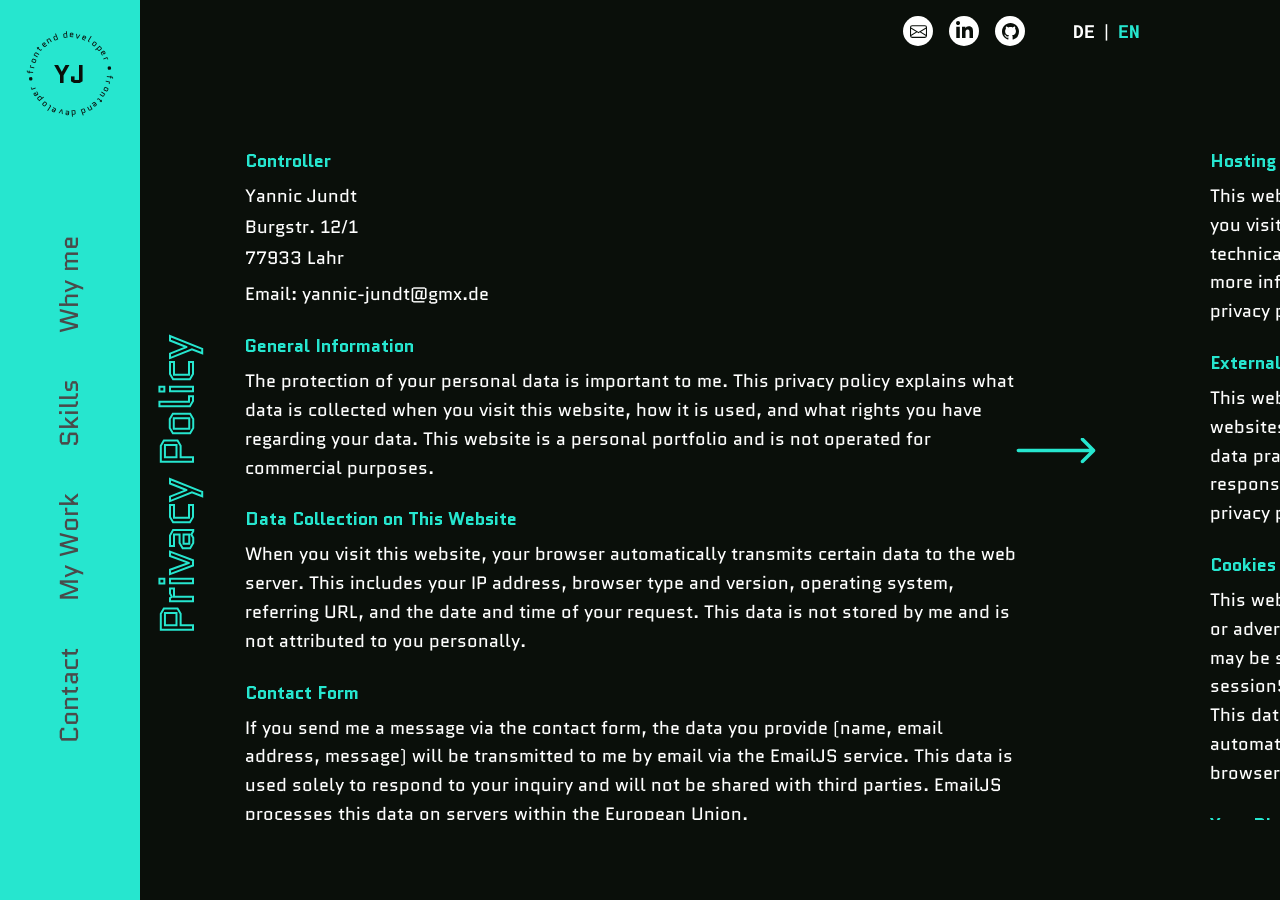
==== datenschutz.html @ 862991f7 "Add datenschutz.html, restructure project cards, update contact details - Add datenschutz.html (priv" ====
<!DOCTYPE html>
<html lang="en">
   <head>
      <meta charset="UTF-8" />
      <meta name="viewport" content="width=device-width, initial-scale=1.0" />
      <title>Privacy Policy | Yannic Jundt</title>
      <link rel="preconnect" href="https://fonts.googleapis.com" />
      <link rel="preconnect" href="https://fonts.gstatic.com" crossorigin />
      <link
         href="https://fonts.googleapis.com/css2?family=Quantico:ital,wght@0,400;0,700;1,400;1,700&family=Roboto+Mono:wght@700&display=swap"
         rel="stylesheet" />
      <link rel="stylesheet" href="style.css" />
      <link rel="stylesheet" href="css/layout.css" />
      <link rel="stylesheet" href="css/navigation.css" />
      <link rel="stylesheet" href="css/hero.css" />
      <link rel="stylesheet" href="css/contact.css" />
      <link rel="stylesheet" href="css/legal.css" />
      <!-- Responsive -->
      <link rel="stylesheet" href="css/responsive/tablet-large.css" />
      <link rel="stylesheet" href="css/responsive/tablet-small.css" />
      <link rel="stylesheet" href="css/responsive/mobile-layout.css" />
      <link rel="stylesheet" href="css/responsive/mobile-nav.css" />
      <link rel="stylesheet" href="css/responsive/mobile-sections.css" />
   </head>
   <body>
      <!-- Mobile Top-Nav -->
      <nav class="mobile-top-nav">
         <a href="index.html" class="mobile-nav-logo">
            <svg viewBox="0 0 120 120" class="logo-ring" aria-hidden="true">
               <path
                  id="logo-arc-mob"
                  d="M 60,60 m -44,0 a 44,44 0 1,1 88,0 a 44,44 0 1,1 -88,0"
                  fill="none" />
               <text font-size="10.5" letter-spacing="1.5">
                  <textPath href="#logo-arc-mob">
                     frontend developer • frontend developer •
                  </textPath>
               </text>
            </svg>
            <span class="logo-initials">YJ</span>
         </a>
         <button
            class="burger-btn"
            aria-label="Menü öffnen"
            aria-expanded="false">
            <span class="burger-line"></span>
            <span class="burger-line"></span>
            <span class="burger-line"></span>
         </button>
      </nav>

      <!-- Mobile Overlay-Menü -->
      <div class="mobile-menu-overlay" aria-hidden="true">
         <button class="mobile-menu-close" aria-label="Menü schließen">
            &#x2715;
         </button>
         <nav class="mobile-menu-nav">
            <a href="index.html#why-me" data-i18n="nav.why-me">Why me</a>
            <a href="index.html#skills" data-i18n="nav.skills-mobile">My Skill Set</a>
            <a href="index.html#my-work" data-i18n="nav.work">My Work</a>
            <a href="index.html#contact" data-i18n="nav.contact-mobile">Contact me</a>
            <div class="mobile-menu-lang">
               <button class="lang" data-lang="de">DE</button>
               <span>|</span>
               <button class="lang active" data-lang="en">EN</button>
            </div>
         </nav>
      </div>

      <nav class="sidebar-nav">
         <div class="nav-logo">
            <svg viewBox="0 0 120 120" class="logo-ring" aria-hidden="true">
               <path
                  id="logo-arc"
                  d="M 60,60 m -44,0 a 44,44 0 1,1 88,0 a 44,44 0 1,1 -88,0"
                  fill="none" />
               <text font-size="10.5" letter-spacing="1.5">
                  <textPath href="#logo-arc">
                     frontend developer • frontend developer •
                  </textPath>
               </text>
            </svg>
            <span class="logo-initials">YJ</span>
         </div>
         <ul class="nav-links">
            <li><a href="index.html#why-me">Why me</a></li>
            <li><a href="index.html#skills">Skills</a></li>
            <li><a href="index.html#my-work">My Work</a></li>
            <li><a href="index.html#contact">Contact</a></li>
         </ul>
      </nav>

      <header class="hero-header">
         <div class="social-links"></div>
         <div class="lang-toggle">
            <button class="lang" data-lang="de">DE</button>
            <span class="lang-sep">|</span>
            <button class="lang active" data-lang="en">EN</button>
         </div>
      </header>

      <main class="scroll-container">
         <section id="privacy-p1" class="section">
            <div class="legal-wrapper">
               <div class="section-label" data-i18n="privacy.label">Privacy Policy</div>
               <div class="legal-columns">
                  <div class="legal-col">
                     <section class="legal-block">
                        <h2 data-i18n="privacy.h.controller">Controller</h2>
                        <ul>
                           <li>Yannic Jundt</li>
                           <li>Burgstr. 12/1</li>
                           <li>77933 Lahr</li>
                        </ul>
                        <p>
                           Email: yannic-jundt@gmx.de
                        </p>
                     </section>
                     <section class="legal-block">
                        <h2 data-i18n="privacy.h.general">General Information</h2>
                        <p data-i18n="privacy.p.general">
                           The protection of your personal data is important to me. This privacy policy explains what data is collected when you visit this website, how it is used, and what rights you have regarding your data. This website is a personal portfolio and is not operated for commercial purposes.
                        </p>
                     </section>
                     <section class="legal-block">
                        <h2 data-i18n="privacy.h.collection">Data Collection on This Website</h2>
                        <p data-i18n="privacy.p.collection">
                           When you visit this website, your browser automatically transmits certain data to the web server. This includes your IP address, browser type and version, operating system, referring URL, and the date and time of your request. This data is not stored by me and is not attributed to you personally.
                        </p>
                     </section>
                     <section class="legal-block">
                        <h2 data-i18n="privacy.h.contact-form">Contact Form</h2>
                        <p data-i18n="privacy.p.contact-form">
                           If you send me a message via the contact form, the data you provide (name, email address, message) will be transmitted to me by email via the EmailJS service. This data is used solely to respond to your inquiry and will not be shared with third parties. EmailJS processes this data on servers within the European Union.
                        </p>
                     </section>
                  </div>
               </div>
            </div>
            <div class="arrow-container">
               <button class="arrow-btn" data-target="privacy-p2">
                  <div class="arrow-icon" aria-hidden="true"></div>
               </button>
            </div>
         </section>

         <section id="privacy-p2" class="section">
            <div class="legal-wrapper">
               <div class="legal-columns">
                  <div class="legal-col">
                     <section class="legal-block">
                        <h2 data-i18n="privacy.h.hosting">Hosting</h2>
                        <p data-i18n="privacy.p.hosting">
                           This website is hosted on GitHub Pages. When you visit this website, GitHub may collect technical data such as your IP address. For more information, please refer to GitHub's privacy policy at github.com/privacy.
                        </p>
                     </section>
                     <section class="legal-block">
                        <h2 data-i18n="privacy.h.links">External Links</h2>
                        <p data-i18n="privacy.p.links">
                           This website contains links to external websites. I have no control over the content or data practices of those websites and accept no responsibility for them. Please review the privacy policies of any external sites you visit.
                        </p>
                     </section>
                     <section class="legal-block">
                        <h2 data-i18n="privacy.h.cookies">Cookies</h2>
                        <p data-i18n="privacy.p.cookies">
                           This website does not use cookies for tracking or advertising purposes. A language preference may be stored in your browser's sessionStorage for the duration of your visit. This data is not transmitted to any server and is automatically deleted when you close your browser tab.
                        </p>
                     </section>
                     <section class="legal-block">
                        <h2 data-i18n="privacy.h.rights">Your Rights</h2>
                        <p data-i18n="privacy.p.rights">
                           You have the right to access, rectify, or erase any personal data I hold about you, as well as the right to restrict or object to its processing. You also have the right to data portability. To exercise these rights, please contact me at the address stated above.
                        </p>
                     </section>
                     <p class="legal-meta" data-i18n-html="privacy.meta.contact">
                        For any questions regarding this privacy policy, please contact me at
                        <a href="mailto:yannic-jundt@gmx.de">yannic-jundt@gmx.de</a>.
                     </p>
                     <p class="legal-meta" data-i18n="privacy.meta.date">Date: 08.05.2026</p>
                  </div>
               </div>
               <div class="contact-info">
                  <div class="contact-info-top">
                     <div class="contact-details">
                        <a
                           href="mailto:yannic-jundt@gmx.de"
                           class="contact-detail-link">
                           <span>&#9993;</span> E-Mail: yannic-jundt@gmx.de
                        </a>
                        <a
                           href="tel:+491749203974"
                           class="contact-detail-link">
                           <span>&#128222;</span> Tel: 0174 9203974
                        </a>
                     </div>
                  </div>
                  <button class="arrow-btn-back" data-target="privacy-p1">
                     <div
                        class="arrow-icon arrow-icon--back"
                        aria-hidden="true"></div>
                  </button>
                  <div class="contact-footer">
                     <!-- Mobile: Social Icons -->
                     <div class="contact-footer-social"></div>

                     <!-- Mobile: Grüner Footer-Block -->
                     <div class="contact-footer-green">
                        <a href="index.html#hero" class="contact-footer-logo">
                           <svg
                              viewBox="0 0 120 120"
                              class="logo-ring"
                              aria-hidden="true">
                              <path
                                 id="logo-arc-footer"
                                 d="M 60,60 m -44,0 a 44,44 0 1,1 88,0 a 44,44 0 1,1 -88,0"
                                 fill="none" />
                              <text font-size="10.5" letter-spacing="1.5">
                                 <textPath href="#logo-arc-footer">
                                    frontend developer • frontend developer •
                                 </textPath>
                              </text>
                           </svg>
                           <span class="logo-initials">YJ</span>
                        </a>
                        <span class="contact-footer-copy"
                           >&#169; Yannic Jundt 2026</span
                        >
                        <div class="contact-footer-links">
                           <a
                              href="legal-notice.html"
                              data-i18n="footer.legal"
                              >Legal notice</a
                           >
                           <a href="datenschutz.html" data-i18n="footer.privacy"
                              >privacy policy</a
                           >
                        </div>
                     </div>

                     <!-- Desktop: Copyright + Links -->
                     <a
                        href="legal-notice.html"
                        class="footer-desktop-link"
                        data-i18n="footer.legal"
                        >Legal notice</a
                     >
                     <a
                        href="datenschutz.html"
                        class="footer-desktop-link"
                        data-i18n="footer.privacy"
                        >privacy policy</a
                     >
                     <span class="desktop-copy"
                        >&#169; Yannic Jundt 2026</span
                     >
                  </div>
               </div>
            </div>
            <div class="contact-sidebar"></div>
         </section>
      </main>

      <script src="js/datenbank.js"></script>
      <script src="js/translations.js"></script>
      <script src="js/template.js"></script>
      <script src="js/navigation.js"></script>
      <script src="js/burger-menu.js"></script>
      <script src="js/translator.js"></script>
      <script src="js/legal.js"></script>
   </body>
</html>
---- style.css ----
@import url("https://fonts.googleapis.com/css2?family=Quantico:ital,wght@0,400;0,700;1,400;1,700&display=swap");

:root {
   --color-bg: #0a0f0a;
   --color-bg-card: #131a13;
   --color-main: #26e6cf;
   --color-white: #ffffff;
   --color-text-muted: #888888;
   --color-border: #1e2a1e;
   --color-nav-text: #4a4a4a;
   --color-error: #e74c3c;
   --color-disabled: #9e9d9d;

   --font-main: "Quantico", sans-serif;

   --nav-width: 172px;
   --section-width: calc(100vw - var(--nav-width) - 80px);
   --section-height: 100vh;
}

*,
*::before,
*::after {
   box-sizing: border-box;
   margin: 0;
   padding: 0;
}

html {
   font-size: 16px;
   scroll-behavior: smooth;
}

body {
   font-family: var(--font-main);
   background-color: var(--color-bg);
   color: var(--color-white);
   display: flex;
   overflow: hidden;
   height: 100vh;
}

a {
   color: inherit;
   text-decoration: none;
}

ul {
   list-style: none;
}

img {
   max-width: 100%;
   display: block;
}

@property --btn-g-start {
   syntax: "<color>";
   inherits: false;
   initial-value: #26e6cf;
}

@property --btn-g-end {
   syntax: "<color>";
   inherits: false;
   initial-value: #26e6cf;
}

.btn-primary {
   display: flex;
   align-items: center;
   justify-content: center;
   background: linear-gradient(to top, var(--btn-g-start), var(--btn-g-end));
   color: var(--color-bg);
   font-family: var(--font-main);
   font-weight: 400;
   font-size: 16px;
   line-height: 1.2;
   padding: 12px 32px;
   border-radius: 50px;
   border: none;
   cursor: pointer;
   white-space: nowrap;
   transition: --btn-g-start 0.3s, --btn-g-end 0.3s;
}

.btn-primary:hover {
   --btn-g-start: #1ab39e;
   --btn-g-end: #26e6cf;
}

.btn-secondary {
   display: flex;
   align-items: center;
   justify-content: center;
   position: relative;
   isolation: isolate;
   background: transparent;
   color: var(--color-main);
   font-family: var(--font-main);
   font-weight: 400;
   font-size: 16px;
   line-height: 1.2;
   padding: 12px 32px;
   border-radius: 50px;
   border: 2px solid var(--color-main);
   cursor: pointer;
   overflow: hidden;
   white-space: nowrap;
}

.btn-secondary::after {
   content: "";
   position: absolute;
   inset: 0;
   background: color-mix(in srgb, var(--color-main) 15%, transparent);
   border-radius: inherit;
   opacity: 0;
   transition: opacity 0.3s;
   z-index: -1;
}

.btn-secondary:hover::after {
   opacity: 1;
}

.section-headline {
   font-size: clamp(32px, 5vw, 64px);
   font-weight: 700;
   color: var(--color-main);
   margin-bottom: 32px;
}
---- css/layout.css ----
.scroll-container {
   display: flex;
   flex-direction: row;
   width: calc(100vw - var(--nav-width));
   height: 100vh;
   overflow-x: scroll;
   overflow-y: hidden;
   scrollbar-width: none;
   margin-left: var(--nav-width);
}

.scroll-container::-webkit-scrollbar {
   display: none;
}

.section {
   flex: 0 0 var(--section-width);
   width: var(--section-width);
   height: var(--section-height);
   position: relative;
   display: flex;
   align-items: center;
   justify-content: center;
   padding: 100px 100px 100px 10px;
}

.section-label {
   writing-mode: vertical-rl;
   transform: rotate(180deg);
   font-size: 54px;
   font-weight: 400;
   color: transparent;
   -webkit-text-stroke: 3px var(--color-main);
   white-space: nowrap;
   letter-spacing: 0;
   line-height: 1.2;
   align-self: center;
   flex-shrink: 0;
}

.arrow-btn {
   position: absolute;
   right: 24px;
   top: 50%;
   transform: translateY(-50%);
   background: none;
   border: none;
   cursor: pointer;
   padding: 0;
   display: flex;
   align-items: center;
   transition: transform 0.2s;
}

.arrow-container {
   width: 0;
   height: 100vh;
   position: relative;
}

.arrow-icon {
   width: 112px;
   height: 37px;
   background-color: var(--color-main);
   mask-image: url("../assets/img/buttons/Arrow_Next.svg");
   mask-size: contain;
   mask-repeat: no-repeat;
   mask-position: center;
   -webkit-mask-image: url("../assets/img/buttons/Arrow_Next.svg");
   -webkit-mask-size: contain;
   -webkit-mask-repeat: no-repeat;
   -webkit-mask-position: center;
}

.arrow-btn:hover {
   transform: translateY(-50%) translateX(8px);
   filter: drop-shadow(0 0 8px var(--color-main));
}

.arrow-btn--hero {
   top: 39%;
}
.arrow-btn--why-me {
   top: 88%;
}
.arrow-btn--skills {
   top: 43%;
}
.arrow-btn--work {
   top: 88%;
}
.arrow-btn--references {
   top: 50%;
}
---- css/navigation.css ----
.sidebar-nav {
   position: fixed;
   left: 0;
   top: 0;
   width: var(--nav-width);
   height: 100vh;
   background-color: var(--color-main);
   display: flex;
   flex-direction: column;
   align-items: center;
   padding: 24px 0 40px;
   z-index: 100;
}

.nav-logo {
   position: relative;
   width: 120px;
   height: 120px;
   display: flex;
   align-items: center;
   justify-content: center;
   flex-shrink: 0;
}

.logo-ring {
   position: absolute;
   inset: 0;
   width: 100%;
   height: 100%;
   fill: var(--color-bg);
}

.logo-initials {
   font-size: 26px;
   font-weight: 700;
   color: var(--color-bg);
   letter-spacing: 2px;
   position: relative;
   z-index: 1;
}

.nav-links {
   display: flex;
   flex-direction: column;
   align-items: center;
   gap: 40px;
   flex: 1;
   justify-content: center;
}

.nav-links a {
   writing-mode: vertical-rl;
   text-orientation: mixed;
   transform: rotate(180deg);
   font-size: 30px;
   font-weight: 400;
   color: var(--color-nav-text);
   line-height: 1.2;
   transition: color 0.2s, -webkit-text-stroke 0.2s;
}

.nav-links a:hover,
.nav-links a.active {
   color: transparent;
   -webkit-text-stroke: 1.2px var(--color-nav-text);
}
---- css/hero.css ----
#hero {
   justify-content: flex-start;
   padding: 0;
   overflow: hidden;
   flex-direction: column;
}

.hero-header {
   position: fixed;
   top: 0;
   left: var(--nav-width);
   right: 0;
   height: 62px;
   display: flex;
   align-items: center;
   justify-content: flex-end;
   gap: 48px;
   padding: 0 140px 0 40px;
   z-index: 100;
}

.social-links {
   display: flex;
   align-items: center;
   gap: 16px;
}

.socialContainer {
   width: 30px;
   height: 30px;
   background-color: var(--color-white);
   border-radius: 50%;
   display: flex;
   align-items: center;
   justify-content: center;
   overflow: hidden;
   transition: background-color 0.3s;
}

.socialContainer:hover {
   background-color: var(--color-main);
}

.socialContainer:active {
   transform: scale(0.9);
   transition: transform 0.3s;
}

.socialSvg {
   width: 17px;
}

.socialSvg path {
   fill: var(--color-bg);
}

.socialContainer:hover .socialSvg {
   animation: slide-in-top 0.3s both;
}

@keyframes slide-in-top {
   0% {
      transform: translateY(-50px);
      opacity: 0;
   }
   100% {
      transform: translateY(0);
      opacity: 1;
   }
}

.lang-toggle {
   display: flex;
   align-items: center;
   gap: 6px;
   font-family: "Roboto Mono", monospace;
   font-size: 18px;
   font-weight: 700;
   line-height: 1.4;
}

.lang-toggle .lang {
   background: none;
   border: none;
   color: var(--color-white);
   font-family: inherit;
   font-size: inherit;
   font-weight: inherit;
   cursor: pointer;
   padding: 0;
   transition: color 0.2s;
}

.lang-toggle .lang.active {
   color: var(--color-main);
}

.lang-toggle .lang-sep {
   color: var(--color-white);
}

.hero-content {
   display: flex;
   flex-direction: column;
   justify-content: flex-end;
   height: 100%;
   position: relative;
   width: 100%;
}

.hero-image {
   position: absolute;
   left: 50%;
   transform: translateX(-50%);
   width: 840px;
   z-index: 0;
}

.hero-image img {
   height: 100%;
   width: auto;
   object-fit: contain;
   object-position: top center;
}

.hero-text {
   position: relative;
   z-index: 1;
   padding-bottom: 150px;
   text-align: center;
   width: 100%;
}

.hero-name {
   font-size: clamp(48px, 7vw, 100px);
   font-weight: 700;
   color: var(--color-main);
   line-height: 1.2;
   margin-bottom: 8px;
}

.hero-title {
   font-size: clamp(24px, 3.5vw, 48px);
   font-weight: 700;
   color: transparent;
   -webkit-text-stroke: 1px var(--color-main);
   line-height: 1.2;
}

.hero-location {
   display: none;
}
---- css/contact.css ----
#contact {
   justify-content: flex-start;
   align-items: stretch;
   width: max-content;
   flex: 0 0 auto;
   padding-right: 200px;
}

.contact-wrapper {
   display: flex;
   flex-direction: row;
   align-items: flex-start;
   gap: 40px;
   height: 100%;
   padding-top: 68px;
   box-sizing: border-box;
   width: 100%;
}

.contact-body {
   display: flex;
   flex-direction: row;
   align-items: flex-start;
   flex: 1;
   gap: 96px;
}

#contact .section-label {
   align-self: flex-start;
}

.contact-form {
   display: flex;
   flex-direction: column;
   gap: 16px;
   flex-shrink: 1;
   min-width: 280px;
   width: 456px;
}

.contact-form input,
.contact-form textarea {
   background-color: transparent;
   border: 1px solid var(--color-main);
   border-radius: 50px;
   padding: 12px 20px;
   color: var(--color-white);
   font-family: var(--font-main);
   font-size: 16px;
   outline: none;
   transition: border-color 0.2s;
   resize: none;
}

.contact-form textarea {
   border-radius: 16px;
   height: 160px;
}

.contact-form input:focus,
.contact-form textarea:focus {
   border-color: var(--color-main);
}

.contact-form input.touched:invalid,
.contact-form textarea.touched:invalid {
   border-color: var(--color-error);
}

.contact-form input[type="checkbox"].touched:invalid + label {
   color: var(--color-error);
}

.contact-form input:-webkit-autofill,
.contact-form input:-webkit-autofill:hover,
.contact-form input:-webkit-autofill:focus {
   -webkit-text-fill-color: var(--color-white);
   -webkit-box-shadow: 0 0 0 1000px transparent inset;
   transition: background-color 5000s ease-in-out 0s;
}

.contact-send:disabled {
   --btn-g-start: var(--color-disabled);
   --btn-g-end: var(--color-disabled);
   cursor: not-allowed;
   pointer-events: none;
}

.contact-form input::placeholder,
.contact-form textarea::placeholder {
   color: var(--color-white);
   opacity: 0.6;
}

.contact-privacy {
   display: flex;
   align-items: flex-start;
   gap: 10px;
   font-size: 16px;
   color: var(--color-main);
   line-height: 1.5;
}

.contact-privacy input[type="checkbox"] {
   appearance: none;
   -webkit-appearance: none;
   width: 18px;
   height: 18px;
   padding: 0;
   flex-shrink: 0;
   margin: 6px;
   border: 2px solid var(--color-white);
   border-radius: 3px;
   background-color: transparent;
   cursor: pointer;
   transition: background-color 0.2s;
}

.contact-privacy input[type="checkbox"]:hover {
   background-color: color-mix(in srgb, var(--color-main) 40%, transparent);
}

.contact-privacy input[type="checkbox"]:checked {
   border-color: var(--color-main);
   background-image: url("data:image/svg+xml,%3Csvg xmlns='http://www.w3.org/2000/svg' viewBox='0 0 16 16'%3E%3Cpath fill='none' stroke='%2326e6cf' stroke-width='2.5' stroke-linecap='round' stroke-linejoin='round' d='M2 8l4 4 8-8'/%3E%3C/svg%3E");
   background-size: 80%;
   background-repeat: no-repeat;
   background-position: center;
}

.privacy-link {
   color: var(--color-white);
   text-decoration: underline;
}

.contact-send {
   align-self: flex-end;
}

.form-success-msg {
   color: var(--color-main);
   margin-top: 16px;
   font-weight: 600;
   font-size: 16px;
}

.contact-info {
   display: flex;
   flex-direction: column;
   justify-content: space-between;
   align-items: flex-end;
   flex: 0 0 417px;
   flex-shrink: 1;
   min-width: 280px;
   margin-left: auto;
   height: 80vh;
   align-self: flex-start;
}

.contact-info-top {
   display: flex;
   flex-direction: column;
   gap: 20px;
   align-items: flex-end;
}

.contact-tagline {
   font-size: 18px;
   font-weight: 400;
   line-height: 1.2;
   color: var(--color-main);
   text-align: right;
}

.contact-description {
   font-size: 18px;
   font-weight: 400;
   line-height: 1.2;
   color: var(--color-white);
   text-align: right;
   max-width: 500px;
   align-self: flex-end;
}

.contact-details {
   display: flex;
   flex-direction: column;
   gap: 8px;
}

.contact-detail-link {
   display: flex;
   align-items: center;
   gap: 10px;
   font-size: 18px;
   color: var(--color-white);
   transition: color 0.2s;
}

.contact-detail-link:hover {
   color: var(--color-main);
}

.arrow-btn-back {
   background: none;
   border: none;
   cursor: pointer;
   padding: 0;
   display: flex;
   align-items: center;
   transition: transform 0.2s;
}

.arrow-btn-back:hover {
   transform: translateX(-8px);
   filter: drop-shadow(0 0 8px var(--color-main));
}

.arrow-icon--back {
   transform: scaleX(-1);
}

.contact-footer {
   display: flex;
   flex-direction: column;
   align-items: flex-end;
   gap: 6px;
   font-size: 16px;
   color: var(--color-white);
}

.contact-footer a {
   color: var(--color-white);
   transition: color 0.2s;
}

.contact-footer a:hover {
   color: var(--color-main);
}

.contact-sidebar {
   position: absolute;
   right: 0;
   top: 0;
   width: 100px;
   height: 100%;
   background-color: var(--color-main);
}
---- css/legal.css ----
.legal-wrapper {
   display: flex;
   flex-direction: row;
   align-items: flex-start;
   gap: 40px;
   height: 100%;
   box-sizing: border-box;
   width: 100%;
   padding-right: 100px;
   padding-top: 68px;
}

.legal-columns {
   display: flex;
   flex-direction: row;
   gap: 48px;
   flex: 1;
   overflow-y: auto;
   scrollbar-width: none;
   height: 100%;
}

.legal-columns::-webkit-scrollbar {
   display: none;
}

.legal-col {
   display: flex;
   flex-direction: column;
   gap: 24px;
   flex: 1;
}

.legal-block {
   display: flex;
   flex-direction: column;
   gap: 8px;
}

.legal-block h2 {
   font-size: 18px;
   font-weight: 700;
   color: var(--color-main);
}

.legal-block p {
   font-size: 18px;
   line-height: 1.6;
   color: var(--color-white);
}

.legal-block ul {
   display: flex;
   flex-direction: column;
   gap: 2px;
}

.legal-block ul li {
   font-size: 18px;
   line-height: 1.6;
   color: var(--color-white);
}

.legal-meta {
   font-size: 18px;
   line-height: 1.6;
   color: var(--color-white);
}

.legal-meta a {
   color: var(--color-main);
}

#legal-p1 .section-label {
   align-self: flex-start;
}
---- css/responsive/tablet-large.css ----
@media (min-width: 1025px) and (max-width: 1440px) {
   :root {
      --nav-width: 140px;
   }

   .nav-logo {
      width: 100px;
      height: 100px;
   }

   .nav-links a {
      font-size: 26px;
   }

   .section {
      padding: 80px 80px 80px 10px;
   }

   .arrow-icon {
      width: 80px;
   }

   .arrow-btn--hero {
      top: 36%;
   }
   .arrow-btn--why-me {
      top: 91%;
   }
   .arrow-btn--skills {
      top: 40%;
   }
   .arrow-btn--work {
      top: 91%;
   }
   .arrow-btn--references {
      top: 42%;
   }

   .section-label {
      font-size: 46px;
      -webkit-text-stroke: 2px var(--color-main);
   }

   .skills-grid {
      grid-template-columns: repeat(4, 1fr);
      gap: 24px;
   }

   .skills-description {
      font-size: 16px;
   }

   .contact-form {
      width: 380px;
   }
}
---- css/responsive/tablet-small.css ----
@media (min-width: 769px) and (max-width: 1024px) {
   :root {
      --nav-width: 100px;
   }

   .nav-logo {
      width: 80px;
      height: 80px;
   }

   .logo-initials {
      font-size: 20px;
   }

   .nav-links {
      gap: 24px;
   }

   .nav-links a {
      font-size: 20px;
   }

   .arrow-icon {
      width: 80px;
   }

   .arrow-btn--hero {
      top: 22%;
   }
   .arrow-btn--why-me {
      top: 94%;
   }
   .arrow-btn--skills {
      top: 38%;
   }
   .arrow-btn--work {
      top: 94%;
   }
   .arrow-btn--references {
      top: 25%;
   }

   .section {
      padding: 80px 80px 80px 10px;
   }

   .section-label {
      font-size: 36px;
      -webkit-text-stroke: 1px var(--color-main);
   }

   .hero-header {
      padding: 0 60px 0 20px;
      gap: 24px;
   }

   .about-body {
      max-width: 700px;
   }

   .about-description {
      font-size: 16px;
   }

   .skills-grid {
      grid-template-columns: repeat(3, 1fr);
      gap: 20px;
   }

   .skill-item {
      font-size: 15px;
   }

   .skill-item img,
   .skill-icon {
      width: 48px;
      height: 48px;
   }

   .skills-description {
      font-size: 15px;
   }

   .project-number {
      font-size: 72px;
   }

   .contact-form {
      width: 100%;
      max-width: 380px;
   }

   .contact-body {
      gap: 40px;
   }
}
---- css/responsive/mobile-layout.css ----
/* =========================================================
   MOBILE LAYOUT  –  max-width: 768px
   Schaltet das horizontale Desktop-Scroll-Layout auf
   vertikales normales Seitenscrolling um.
   ========================================================= */
@media (max-width: 768px) {
   body {
      display: block;
      overflow-y: auto;
      overflow-x: hidden;
      height: auto;
      scrollbar-width: none;
   }

   body::-webkit-scrollbar {
      display: none;
   }

   .sidebar-nav {
      display: none;
   }

   .hero-header {
      display: none;
   }

   .scroll-container {
      display: block;
      width: 100%;
      height: auto;
      overflow-x: hidden;
      overflow-y: visible;
      margin-left: 0;
   }

   .section {
      flex: none;
      width: 100%;
      height: auto;
      min-height: auto;
      display: flex;
      flex-direction: column;
      align-items: flex-start;
      justify-content: flex-start;
      padding: 40px 20px;
   }

   .section-label {
      writing-mode: horizontal-tb;
      -webkit-text-stroke: 1px var(--color-main);
      transform: none;
      font-size: 32px;
      font-weight: 700;
      line-height: 1.2;
      align-self: flex-start;
      margin-bottom: 24px;
   }

   .arrow-btn,
   .arrow-btn-back {
      display: none;
   }

   .arrow-container {
      height: 0;
   }
}
---- css/responsive/mobile-nav.css ----
/* =========================================================
   MOBILE NAV  –  max-width: 768px
   Top-Leiste + Burger-Button + Overlay-Menü
   ========================================================= */

.mobile-top-nav {
   display: none;
}

.mobile-menu-overlay {
   display: none;
}

@media (max-width: 768px) {
   .mobile-top-nav {
      display: flex;
      align-items: center;
      justify-content: space-between;
      position: fixed;
      top: 0;
      left: 0;
      right: 0;
      height: 60px;
      background-color: var(--color-main);
      padding: 0 16px;
      z-index: 200;
   }

   .mobile-nav-logo {
      position: relative;
      width: 46px;
      height: 46px;
      display: flex;
      align-items: center;
      justify-content: center;
      text-decoration: none;
   }

   .mobile-nav-logo .logo-ring {
      position: absolute;
      inset: 0;
      width: 100%;
      height: 100%;
      fill: var(--color-bg);
   }

   .mobile-nav-logo .logo-initials {
      font-size: 13px;
      font-weight: 700;
      color: var(--color-bg);
      letter-spacing: 1px;
      position: relative;
      z-index: 1;
   }

   .burger-btn {
      background: none;
      border: none;
      cursor: pointer;
      padding: 8px;
      display: flex;
      flex-direction: column;
      gap: 5px;
   }

   .burger-line {
      display: block;
      width: 26px;
      height: 2px;
      background-color: var(--color-bg);
      border-radius: 2px;
   }

   /* ---- Overlay ---- */
   .mobile-menu-overlay {
      display: flex;
      flex-direction: column;
      align-items: center;
      justify-content: center;
      position: fixed;
      top: 0;
      left: 0;
      right: 0;
      height: 350px;
      background-color: var(--color-main);
      z-index: 300;
      border-bottom-left-radius: 30px;
      border-bottom-right-radius: 30px;
      transform: translateY(-100%);
      transition: transform 0.35s ease;
   }

   .mobile-menu-overlay.is-open {
      transform: translateY(0);
   }

   .mobile-menu-close {
      position: absolute;
      top: 14px;
      right: 18px;
      background: none;
      border: none;
      font-size: 34px;
      color: var(--color-bg);
      cursor: pointer;
      line-height: 1;
      padding: 4px 8px;
   }

   .mobile-menu-nav {
      display: flex;
      flex-direction: column;
      align-items: center;
      gap: 36px;
   }

   .mobile-menu-nav a {
      font-size: 26px;
      font-weight: 400;
      color: var(--color-bg);
      text-decoration: none;
   }

   .mobile-menu-lang {
      display: flex;
      align-items: center;
      gap: 8px;
      font-family: "Roboto Mono", monospace;
      font-size: 18px;
      font-weight: 700;
      color: var(--color-bg);
      margin-top: 8px;
   }

   .mobile-menu-lang .lang {
      background: none;
      border: none;
      color: var(--color-bg);
      font-family: inherit;
      font-size: inherit;
      font-weight: inherit;
      cursor: pointer;
      opacity: 0.5;
      padding: 0;
   }

   .mobile-menu-lang .lang.active {
      opacity: 1;
   }

   .mobile-menu-lang > span {
      opacity: 0.5;
   }
}
---- css/responsive/mobile-sections.css ----
/* =========================================================
   MOBILE SECTIONS  –  max-width: 768px
   Hero, Why-Me, Skills, Contact – sektionsspezifische
   Anpassungen für das mobile Layout.
   ========================================================= */
@media (max-width: 768px) {
   /* ---- Hero ---- */
   #hero {
      padding: 60px 0 0;
      overflow: hidden;
      align-items: stretch;
   }

   .hero-content {
      flex-direction: column;
      height: auto;
      justify-content: flex-start;
   }

   .hero-image {
      position: static;
      transform: none;
      width: 100%;
      height: auto;
   }

   .hero-image img {
      width: 100%;
      height: auto;
      max-height: 100vw;
      object-fit: cover;
      object-position: top center;
   }

   .hero-text {
      display: flex;
      flex-direction: column;
      align-items: center;
      padding: 24px 20px 32px;
      text-align: center;
   }

   .hero-name {
      font-size: 40px;
      font-weight: 400;
      color: var(--color-main);
      line-height: 1.2;
      width: 100%;
   }

   .hero-title {
      order: -1;
      font-size: 24px;
      font-weight: 700;
      color: var(--color-main);
      -webkit-text-stroke: 0;
      text-transform: uppercase;
      margin-bottom: 8px;
      line-height: 1.2;
   }

   .hero-location {
      display: block;
      font-size: 18px;
      font-weight: 400;
      color: var(--color-white);
      line-height: 1.2;
      margin-top: 8px;
   }

   /* ---- Why me ---- */
   #why-me {
      padding-top: 40px;
   }

   .about-content {
      flex-direction: column;
      gap: 20px;
      width: 100%;
   }

   .about-body {
      max-width: 100%;
      gap: 20px;
   }

   .about-description {
      font-size: 15px;
   }

   .about-content h3 {
      font-size: 32px;
   }

   .about-cta {
      align-self: center;
   }

   /* ---- Skills ---- */
   #skills {
      align-items: flex-start;
   }

   .skills-wrapper {
      flex-direction: column;
      gap: 20px;
      width: 100%;
   }

   .skills-content {
      max-width: 100%;
      gap: 20px;
      padding-right: 0;
   }

   .skills-description {
      font-size: 15px;
   }

   .skills-grid {
      grid-template-columns: repeat(3, 1fr);
      gap: 20px;
   }

   .skill-item {
      font-size: 14px;
   }

   .skill-icon,
   .skill-item img {
      width: 48px;
      height: 48px;
   }

   .fact-icon {
      width: 32px;
      height: 32px;
   }

   /* ---- Legal ---- */
   #legal-p2,
   #privacy-p2 {
      padding-bottom: 0;
   }

   #legal-p1,
   #privacy-p1 {
      padding-top: 100px;
   }

   #legal-p2 .arrow-btn-back,
   #privacy-p2 .arrow-btn-back {
      display: flex;
      justify-content: center;
      align-self: center;
      width: 100%;
      margin: 28px 0 20px;
   }

   #legal-p2 .arrow-btn-back .arrow-icon--back,
   #privacy-p2 .arrow-btn-back .arrow-icon--back {
      width: 45px;
      height: 45px;
      transform: rotate(-90deg);
   }

   .legal-wrapper {
      flex-direction: column;
      padding-right: 0;
      padding-top: 0;
      gap: 16px;
      height: auto;
   }

   .legal-columns {
      height: auto;
      overflow-y: visible;
   }

   .legal-col {
      gap: 16px;
   }

   .legal-block h2 {
      font-size: 16px;
   }

   .legal-block p,
   .legal-block ul li,
   .legal-meta {
      font-size: 15px;
   }

   #legal-p2 .contact-info,
   #privacy-p2 .contact-info {
      width: 100%;
   }

   /* ---- Contact ---- */
   #contact {
      align-items: flex-start;
      padding-bottom: 0;
      width: 100%;
      flex: none;
      padding-right: 20px;
   }

   .contact-wrapper {
      flex-direction: column;
      gap: 24px;
      height: auto;
      padding-top: 0;
      padding-right: 0;
      width: 100%;
   }

   .contact-body {
      flex-direction: column;
      gap: 32px;
      width: 100%;
   }

   .contact-form {
      width: 100%;
   }

   .contact-form input,
   .contact-form textarea {
      padding: 10px 16px;
   }

   .contact-form textarea {
      height: 120px;
   }

   .contact-info {
      flex: none;
      width: 100%;
      height: auto;
      margin-left: 0;
      align-items: flex-start;
   }

   .contact-info-top {
      align-items: flex-start;
   }

   .contact-tagline,
   .contact-description {
      text-align: left;
   }

   .contact-sidebar {
      display: none;
   }

   /* ---- Back-Arrow: kleiner Hoch-Pfeil ---- */
   .contact-info .arrow-btn-back {
      display: flex;
      justify-content: center;
      align-self: center;
      width: 100%;
      margin: 28px 0 20px;
   }

   .contact-info .arrow-btn-back .arrow-icon--back {
      width: 45px;
      height: 45px;
      transform: rotate(-90deg);
   }

   .contact-info .arrow-btn-back:hover {
      transform: translateY(-6px);
      filter: drop-shadow(0 0 6px var(--color-main));
   }

   /* ---- Footer-Container ---- */
   .contact-footer {
      display: flex;
      flex-direction: column;
      align-items: center;
      width: 100%;
      margin-top: 0;
      gap: 0;
   }

   .footer-desktop-link {
      display: none;
   }

   /* ---- Social Icons: größer, zentriert ---- */
   .contact-footer-social {
      display: flex;
      gap: 28px;
      justify-content: center;
      padding: 28px 0 32px;
      width: 100%;
   }

   .contact-footer-social .socialContainer {
      width: 44px;
      height: 44px;
   }

   .contact-footer-social .socialSvg {
      width: 22px;
   }

   /* ---- Grüner Footer-Block ---- */
   .contact-footer-green {
      display: flex;
      flex-direction: column;
      align-items: center;
      gap: 8px;
      background-color: var(--color-main);
      width: calc(100% + 40px);
      margin-left: -20px;
      padding: 28px 20px 36px;
   }

   /* Logo auf grünem Hintergrund */
   .contact-footer-logo {
      position: relative;
      width: 80px;
      height: 80px;
      display: flex;
      align-items: center;
      justify-content: center;
      text-decoration: none;
      margin-bottom: 4px;
   }

   .contact-footer-logo .logo-ring {
      position: absolute;
      inset: 0;
      width: 100%;
      height: 100%;
      fill: var(--color-bg);
   }

   .contact-footer-logo .logo-initials {
      font-size: 18px;
      font-weight: 700;
      color: var(--color-bg);
      position: relative;
      z-index: 1;
   }

   .contact-footer-copy {
      display: block;
      font-size: 16px;
      color: var(--color-bg);
   }

   .contact-footer-links {
      display: flex;
      gap: 16px;
   }

   .contact-footer-links a {
      font-size: 15px;
      color: var(--color-bg);
      text-decoration: none;
   }
}

/* Desktop: mobile-only footer elements verstecken */
@media (min-width: 769px) {
   .contact-footer-social,
   .contact-footer-green {
      display: none;
   }
}

@media (max-width: 768px) {
   .desktop-copy {
      display: none;
   }
}
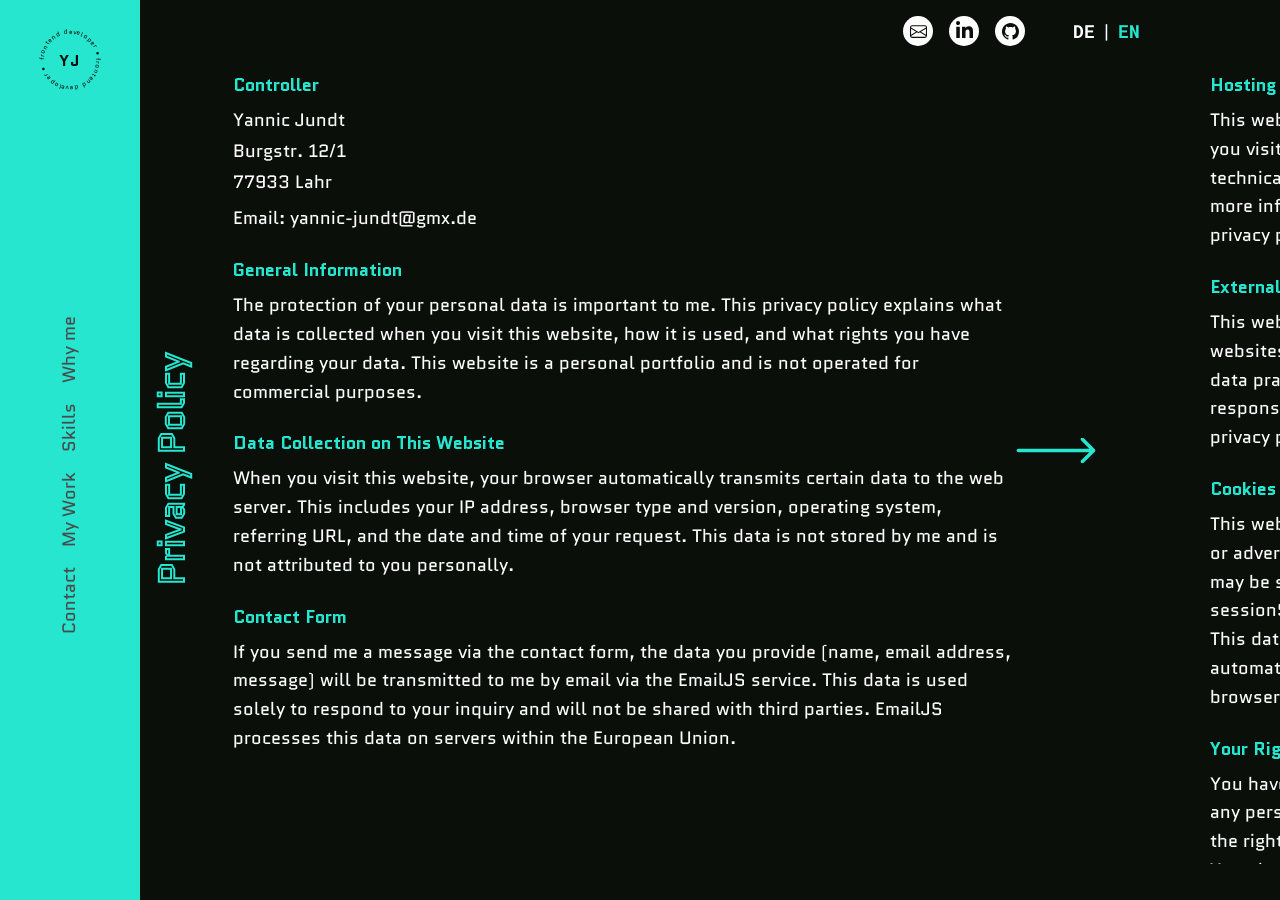
==== commit 580b218d: "Add height-compact responsive layout for viewports up to 865px tall - Add css/responsive/height-comp" ====
--- a/datenschutz.html
+++ b/datenschutz.html
@@ -21,6 +21,7 @@
       <link rel="stylesheet" href="css/responsive/mobile-layout.css" />
       <link rel="stylesheet" href="css/responsive/mobile-nav.css" />
       <link rel="stylesheet" href="css/responsive/mobile-sections.css" />
+      <link rel="stylesheet" href="css/responsive/height-compact.css" />
    </head>
    <body>
       <!-- Mobile Top-Nav -->
--- a/css/responsive/height-compact.css
+++ b/css/responsive/height-compact.css
@@ -0,0 +1,160 @@
+/* =========================================================
+   HEIGHT COMPACT  –  max-height: 865px
+   Landscape phones and short-viewport desktops/tablets.
+   ========================================================= */
+
+/* ---- Desktop / Tablet landscape (>768px wide, ≤865px tall) ---- */
+@media (min-width: 769px) and (max-height: 920px) {
+   .section {
+      padding: 36px 80px 36px 10px;
+   }
+
+   .nav-logo {
+      width: 72px;
+      height: 72px;
+   }
+
+   .logo-initials {
+      font-size: 16px;
+   }
+
+   .nav-links {
+      gap: 14px;
+   }
+
+   .nav-links a {
+      font-size: 18px;
+   }
+
+   .section-label {
+      font-size: 36px;
+      -webkit-text-stroke: 2px var(--color-main);
+   }
+
+   .arrow-icon {
+      width: 80px;
+   }
+
+   /* Re-position arrows so they stay inside the visible content area */
+   .arrow-btn--hero {
+      top: 78%;
+   }
+   .arrow-btn--why-me {
+      top: 86%;
+   }
+   .arrow-btn--skills {
+      top: 78%;
+   }
+   .arrow-btn--work {
+      top: 86%;
+   }
+   .arrow-btn--references {
+      top: 80%;
+   }
+
+   /* Hero */
+   .hero-name {
+      font-size: 56px;
+   }
+
+   .hero-image {
+      width: 600px;
+   }
+
+   /* Skills */
+   .skills-grid {
+      grid-template-columns: repeat(5, 1fr);
+      gap: 16px;
+   }
+
+   .skill-icon,
+   .skill-item img {
+      width: 44px;
+      height: 44px;
+   }
+
+   .skill-item {
+      font-size: 13px;
+   }
+
+   .skills-description {
+      font-size: 14px;
+   }
+
+   /* Contact */
+   .contact-info {
+      height: 72vh;
+   }
+
+   .contact-tagline,
+   .contact-description {
+      font-size: 15px;
+   }
+
+   .contact-form textarea {
+      height: 100px;
+   }
+
+   /* Legal / Privacy */
+   .legal-wrapper {
+      padding-top: 36px;
+   }
+}
+
+/* ---- Mobile landscape (≤768px wide, ≤865px tall) ---- */
+@media (max-width: 768px) and (max-height: 865px) {
+   /* Hero image: prevent it from eating the full screen in landscape */
+   .hero-image img {
+      max-height: 260px;
+      object-position: top center;
+   }
+
+   .hero-text {
+      padding: 12px 20px 20px;
+   }
+
+   .hero-name {
+      font-size: 32px;
+   }
+
+   .hero-title {
+      font-size: 20px;
+   }
+
+   .hero-location {
+      font-size: 15px;
+   }
+
+   /* Mobile menu: shorter so it doesn't overflow on landscape */
+   .mobile-menu-overlay {
+      height: 260px;
+      overflow-y: auto;
+   }
+
+   /* Skills tighter */
+   .skills-grid {
+      grid-template-columns: repeat(4, 1fr);
+      gap: 12px;
+   }
+
+   .skill-icon,
+   .skill-item img {
+      width: 40px;
+      height: 40px;
+   }
+
+   .skill-item {
+      font-size: 13px;
+   }
+
+   /* Contact form textarea shorter */
+   .contact-form textarea {
+      height: 80px;
+   }
+
+   /* Legal / Privacy: less top offset needed (nav is 60px) */
+   #legal-p1,
+   #privacy-p1 {
+      padding-top: 70px;
+   }
+}
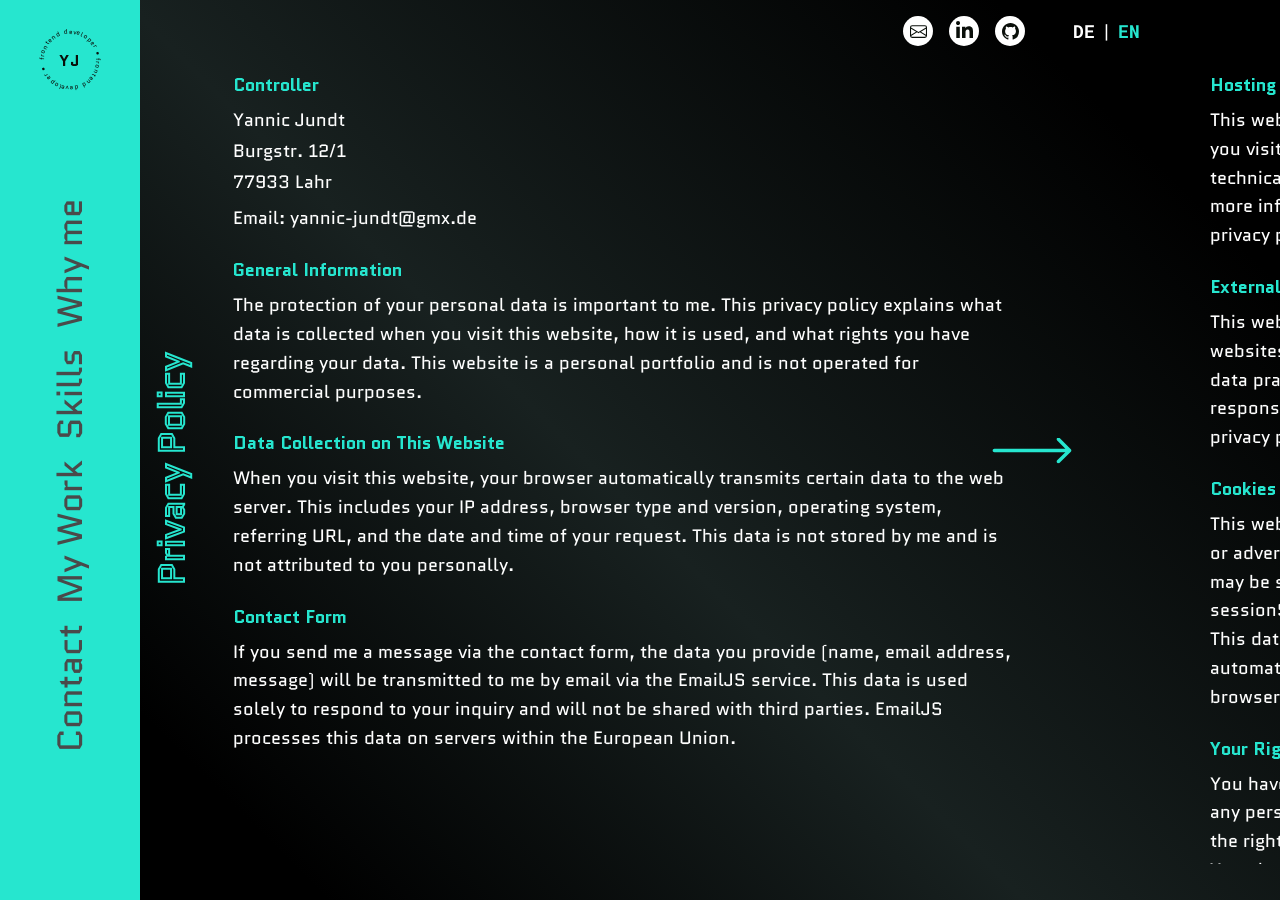
==== commit 93b66447: "Add i18n support for references, legal pages, and general improvements - Reference quotes moved to t" ====
--- a/datenschutz.html
+++ b/datenschutz.html
@@ -4,6 +4,7 @@
       <meta charset="UTF-8" />
       <meta name="viewport" content="width=device-width, initial-scale=1.0" />
       <title>Privacy Policy | Yannic Jundt</title>
+      <link rel="icon" type="image/svg+xml" href="assets/img/favicon.svg" />
       <link rel="preconnect" href="https://fonts.googleapis.com" />
       <link rel="preconnect" href="https://fonts.gstatic.com" crossorigin />
       <link
@@ -21,6 +22,7 @@
       <link rel="stylesheet" href="css/responsive/mobile-layout.css" />
       <link rel="stylesheet" href="css/responsive/mobile-nav.css" />
       <link rel="stylesheet" href="css/responsive/mobile-sections.css" />
+      <link rel="stylesheet" href="css/responsive/desktop-4k.css" />
       <link rel="stylesheet" href="css/responsive/height-compact.css" />
    </head>
    <body>
@@ -69,7 +71,7 @@
       </div>
 
       <nav class="sidebar-nav">
-         <div class="nav-logo">
+         <a href="index.html" class="nav-logo">
             <svg viewBox="0 0 120 120" class="logo-ring" aria-hidden="true">
                <path
                   id="logo-arc"
@@ -82,12 +84,12 @@
                </text>
             </svg>
             <span class="logo-initials">YJ</span>
-         </div>
+         </a>
          <ul class="nav-links">
-            <li><a href="index.html#why-me">Why me</a></li>
-            <li><a href="index.html#skills">Skills</a></li>
-            <li><a href="index.html#my-work">My Work</a></li>
-            <li><a href="index.html#contact">Contact</a></li>
+            <li><a href="index.html#why-me" data-i18n="nav.why-me">Why me</a></li>
+            <li><a href="index.html#skills" data-i18n="nav.skills">Skills</a></li>
+            <li><a href="index.html#my-work" data-i18n="nav.work">My Work</a></li>
+            <li><a href="index.html#contact" data-i18n="nav.contact">Contact</a></li>
          </ul>
       </nav>
 
--- a/style.css
+++ b/style.css
@@ -34,6 +34,12 @@
 body {
    font-family: var(--font-main);
    background-color: var(--color-bg);
+   background: linear-gradient(
+      45deg,
+      rgba(0, 0, 0, 1) 15%,
+      rgba(24, 33, 32) 47%,
+      rgba(0, 0, 0, 1) 87%
+   );
    color: var(--color-white);
    display: flex;
    overflow: hidden;
--- a/css/layout.css
+++ b/css/layout.css
@@ -38,9 +38,14 @@
    flex-shrink: 0;
 }
 
+@keyframes arrow-pulse {
+   0%, 70%, 100% { scale: 1; filter: none; }
+   85% { scale: 1.18; filter: drop-shadow(0 0 10px var(--color-main)); }
+}
+
 .arrow-btn {
    position: absolute;
-   right: 24px;
+   right: 48px;
    top: 50%;
    transform: translateY(-50%);
    background: none;
@@ -50,6 +55,7 @@
    display: flex;
    align-items: center;
    transition: transform 0.2s;
+   animation: arrow-pulse 3.5s ease-in-out infinite;
 }
 
 .arrow-container {
@@ -73,22 +79,23 @@
 }
 
 .arrow-btn:hover {
-   transform: translateY(-50%) translateX(8px);
+   transform: translateY(-50%) translateX(12px);
    filter: drop-shadow(0 0 8px var(--color-main));
+   animation: none;
 }
 
 .arrow-btn--hero {
-   top: 39%;
+   top: 328px;
 }
 .arrow-btn--why-me {
-   top: 88%;
+   top: calc(100% - 148px);
 }
 .arrow-btn--skills {
-   top: 43%;
+   top: calc(50% - 90px);
 }
 .arrow-btn--work {
-   top: 88%;
+   top: calc(100% - 148px);
 }
 .arrow-btn--references {
-   top: 50%;
+   top: 404px;
 }
--- a/css/navigation.css
+++ b/css/navigation.css
@@ -20,6 +20,7 @@
    align-items: center;
    justify-content: center;
    flex-shrink: 0;
+   cursor: pointer;
 }
 
 .logo-ring {
@@ -52,15 +53,19 @@
    writing-mode: vertical-rl;
    text-orientation: mixed;
    transform: rotate(180deg);
-   font-size: 30px;
+   font-size: 35px;
    font-weight: 400;
    color: var(--color-nav-text);
    line-height: 1.2;
    transition: color 0.2s, -webkit-text-stroke 0.2s;
 }
 
-.nav-links a:hover,
+.nav-links a:hover {
+   color: var(--color-white);
+   -webkit-text-stroke: 0px;
+}
+
 .nav-links a.active {
    color: transparent;
-   -webkit-text-stroke: 1.2px var(--color-nav-text);
+   -webkit-text-stroke: 1px var(--color-nav-text);
 }
--- a/css/hero.css
+++ b/css/hero.css
@@ -113,14 +113,15 @@
    left: 50%;
    transform: translateX(-50%);
    width: 840px;
+   height: 100%;
    z-index: 0;
 }
 
 .hero-image img {
+   width: 100%;
    height: 100%;
-   width: auto;
    object-fit: contain;
-   object-position: top center;
+   object-position: center bottom;
 }
 
 .hero-text {
--- a/css/contact.css
+++ b/css/contact.css
@@ -3,7 +3,7 @@
    align-items: stretch;
    width: max-content;
    flex: 0 0 auto;
-   padding-right: 200px;
+   padding-right: 150px;
 }
 
 .contact-wrapper {
@@ -173,7 +173,7 @@
 }
 
 .contact-description {
-   font-size: 18px;
+   font-size: 16px;
    font-weight: 400;
    line-height: 1.2;
    color: var(--color-white);
--- a/css/responsive/tablet-large.css
+++ b/css/responsive/tablet-large.css
@@ -6,10 +6,6 @@
    .nav-logo {
       width: 100px;
       height: 100px;
-   }
-
-   .nav-links a {
-      font-size: 26px;
    }
 
    .section {
@@ -21,19 +17,19 @@
    }
 
    .arrow-btn--hero {
-      top: 36%;
+      top: 304px;
    }
    .arrow-btn--why-me {
-      top: 91%;
+      top: calc(100% - 80px);
    }
    .arrow-btn--skills {
-      top: 40%;
+      top: calc(50% - 118px);
    }
    .arrow-btn--work {
-      top: 91%;
+      top: calc(100% - 80px);
    }
    .arrow-btn--references {
-      top: 42%;
+      top: 349px;
    }
 
    .section-label {
@@ -46,11 +42,23 @@
       gap: 24px;
    }
 
-   .skills-description {
-      font-size: 16px;
-   }
-
    .contact-form {
       width: 380px;
    }
+
+   .about-body {
+      padding-right: 100px;
+   }
+
+   .skills-content {
+      padding-right: 100px;
+   }
+
+   .projects-grid {
+      padding-right: 100px;
+   }
+
+   .references-content {
+      padding-right: 100px;
+   }
 }
--- a/css/responsive/tablet-small.css
+++ b/css/responsive/tablet-small.css
@@ -16,28 +16,24 @@
       gap: 24px;
    }
 
-   .nav-links a {
-      font-size: 20px;
-   }
-
    .arrow-icon {
       width: 80px;
    }
 
    .arrow-btn--hero {
-      top: 22%;
+      top: 275px;
    }
    .arrow-btn--why-me {
-      top: 94%;
+      top: calc(100% - 80px);
    }
    .arrow-btn--skills {
-      top: 38%;
+      top: calc(50% - 153px);
    }
    .arrow-btn--work {
-      top: 94%;
+      top: calc(100% - 80px);
    }
    .arrow-btn--references {
-      top: 25%;
+      top: 305px;
    }
 
    .section {
@@ -45,7 +41,6 @@
    }
 
    .section-label {
-      font-size: 36px;
       -webkit-text-stroke: 1px var(--color-main);
    }
 
@@ -77,10 +72,6 @@
       height: 48px;
    }
 
-   .skills-description {
-      font-size: 15px;
-   }
-
    .project-number {
       font-size: 72px;
    }
@@ -93,4 +84,33 @@
    .contact-body {
       gap: 40px;
    }
+
+   .about-body {
+      padding-right: 100px;
+   }
+
+   .skills-content {
+      padding-right: 100px;
+   }
+
+   .projects-grid {
+      padding-right: 100px;
+   }
+
+   .references-content {
+      padding-right: 100px;
+   }
 }
+
+@media (max-width: 940px) {
+   .reference-card {
+      flex-direction: column;
+      gap: 8px;
+   }
+
+   .reference-divider {
+      width: 100%;
+      height: 1px;
+      align-self: auto;
+   }
+}
--- a/css/responsive/mobile-nav.css
+++ b/css/responsive/mobile-nav.css
@@ -69,6 +69,18 @@
       height: 2px;
       background-color: var(--color-bg);
       border-radius: 2px;
+      transition: transform 0.3s ease, opacity 0.3s ease;
+   }
+
+   /* Burger → X animation when menu is open */
+   .burger-btn[aria-expanded="true"] .burger-line:nth-child(1) {
+      transform: translateY(7px) rotate(45deg);
+   }
+   .burger-btn[aria-expanded="true"] .burger-line:nth-child(2) {
+      opacity: 0;
+   }
+   .burger-btn[aria-expanded="true"] .burger-line:nth-child(3) {
+      transform: translateY(-7px) rotate(-45deg);
    }
 
    /* ---- Overlay ---- */
@@ -81,17 +93,21 @@
       top: 0;
       left: 0;
       right: 0;
-      height: 350px;
+      height: auto;
+      min-height: 320px;
+      padding: 72px 20px 48px;
       background-color: var(--color-main);
       z-index: 300;
       border-bottom-left-radius: 30px;
       border-bottom-right-radius: 30px;
-      transform: translateY(-100%);
-      transition: transform 0.35s ease;
+      /* Clip von oben nach unten aufdecken:
+         X erscheint zuerst oben, dann fahren die Links darunter heraus */
+      clip-path: inset(0 0 100% 0 round 0 0 30px 30px);
+      transition: clip-path 0.4s cubic-bezier(0.4, 0, 0.2, 1);
    }
 
    .mobile-menu-overlay.is-open {
-      transform: translateY(0);
+      clip-path: inset(0 0 0% 0 round 0 0 30px 30px);
    }
 
    .mobile-menu-close {
@@ -111,11 +127,12 @@
       display: flex;
       flex-direction: column;
       align-items: center;
-      gap: 36px;
+      gap: 16px;
+      padding: 16px 40px;
    }
 
    .mobile-menu-nav a {
-      font-size: 26px;
+      font-size: 20px;
       font-weight: 400;
       color: var(--color-bg);
       text-decoration: none;
@@ -126,10 +143,10 @@
       align-items: center;
       gap: 8px;
       font-family: "Roboto Mono", monospace;
-      font-size: 18px;
+      font-size: 16px;
       font-weight: 700;
       color: var(--color-bg);
-      margin-top: 8px;
+      margin-top: 16px;
    }
 
    .mobile-menu-lang .lang {
--- a/css/responsive/mobile-sections.css
+++ b/css/responsive/mobile-sections.css
@@ -75,6 +75,7 @@
 
    .about-content {
       flex-direction: column;
+      align-items: flex-start;
       gap: 20px;
       width: 100%;
    }
@@ -82,6 +83,7 @@
    .about-body {
       max-width: 100%;
       gap: 20px;
+      padding-right: 0;
    }
 
    .about-description {
@@ -92,6 +94,10 @@
       font-size: 32px;
    }
 
+   .about-facts {
+      padding-bottom: 45px;
+   }
+
    .about-cta {
       align-self: center;
    }
@@ -103,18 +109,21 @@
 
    .skills-wrapper {
       flex-direction: column;
+      align-items: flex-start;
       gap: 20px;
       width: 100%;
+   }
+
+   /* Override desktop-specific align-self rules for section labels */
+   .skills-wrapper .section-label,
+   .references-wrapper .section-label {
+      align-self: flex-start;
    }
 
    .skills-content {
       max-width: 100%;
       gap: 20px;
       padding-right: 0;
-   }
-
-   .skills-description {
-      font-size: 15px;
    }
 
    .skills-grid {
@@ -220,6 +229,26 @@
       width: 100%;
    }
 
+   #contact .contact-info {
+      display: contents;
+   }
+
+   #contact .contact-info-top {
+      order: -1;
+   }
+
+   #contact .contact-form {
+      order: 0;
+   }
+
+   #contact .arrow-btn-back {
+      order: 1;
+   }
+
+   #contact .contact-footer {
+      order: 2;
+   }
+
    .contact-form {
       width: 100%;
    }
@@ -243,11 +272,13 @@
 
    .contact-info-top {
       align-items: flex-start;
+      width: 100%;
    }
 
    .contact-tagline,
    .contact-description {
       text-align: left;
+      align-self: flex-start;
    }
 
    .contact-sidebar {
--- a/css/responsive/desktop-4k.css
+++ b/css/responsive/desktop-4k.css
@@ -0,0 +1,326 @@
+@media (min-width: 2560px) {
+   :root {
+      --nav-width: 240px;
+      --section-width: calc(100vw - var(--nav-width) - 80px - 3vh);
+   }
+
+   /* Navigation */
+   .nav-logo {
+      width: 168px;
+      height: 168px;
+   }
+
+   .logo-initials {
+      font-size: 36px;
+   }
+
+   .nav-links {
+      gap: 56px;
+   }
+
+   .nav-links a {
+      font-size: 64px;
+   }
+
+   .nav-links a.active {
+      color: transparent;
+      -webkit-text-stroke: 3px var(--color-nav-text);
+   }
+
+   /* Layout */
+   .section {
+      padding: 140px 140px 140px 10px;
+   }
+
+   .section-label {
+      font-size: 76px;
+      -webkit-text-stroke: 4px var(--color-main);
+   }
+
+   .arrow-icon {
+      width: 188px;
+      height: 64px;
+   }
+
+   .arrow-btn--hero {
+      top: 392px;
+   }
+   .arrow-btn--why-me {
+      top: calc(100% - 140px);
+   }
+   .arrow-btn--skills {
+      top: calc(50% - 128px);
+   }
+   .arrow-btn--work {
+      top: calc(100% - 140px);
+   }
+   .arrow-btn--references {
+      top: 540px;
+   }
+
+   /* Buttons */
+   .btn-primary,
+   .btn-secondary {
+      font-size: 32px;
+      padding: 16px 44px;
+   }
+
+   .btn-secondary {
+      border-width: 3px;
+   }
+
+   /* Hero */
+   .hero-image {
+      width: 1200px;
+      height: 100%;
+   }
+
+   .hero-name {
+      font-size: 140px;
+   }
+
+   .hero-title {
+      font-size: 68px;
+   }
+
+   .hero-text {
+      padding-bottom: 210px;
+   }
+
+   .hero-header {
+      height: 86px;
+      padding: 0 200px 0 60px;
+   }
+
+   .socialContainer {
+      width: 48px;
+      height: 48px;
+   }
+
+   .socialSvg {
+      width: 32px;
+   }
+
+   .lang-toggle {
+      font-size: 40px;
+   }
+
+   /* Why Me */
+   .about-body {
+      max-width: 1820px;
+      padding-right: 240px;
+   }
+
+   .about-description {
+      font-size: 32px;
+   }
+
+   .about-content h3 {
+      font-size: 80px;
+   }
+
+   .about-content {
+      gap: 68px;
+   }
+
+   .fact {
+      font-size: 32px;
+   }
+
+   .fact-icon {
+      width: 80px;
+      height: 80px;
+   }
+
+   /* Skills */
+   .skills-wrapper {
+      gap: 68px;
+   }
+
+   .skills-content {
+      padding-right: 240px;
+      gap: 56px;
+   }
+
+   .skills-description {
+      font-size: 32px;
+   }
+
+   .skills-grid {
+      gap: 48px;
+   }
+
+   .skill-item img,
+   .skill-icon {
+      width: 84px;
+      height: 84px;
+   }
+
+   .skill-item {
+      font-size: 24px;
+   }
+
+   /* My Work */
+   .project-card {
+      width: 1820px;
+      height: 900px;
+   }
+
+   .projects-grid {
+      gap: 56px;
+      padding-right: 240px;
+   }
+
+   .project-number {
+      font-size: 140px;
+   }
+
+   .project-card h3 {
+      font-size: 76px;
+   }
+
+   .detail-label {
+      font-size: 34px;
+   }
+
+   .project-details p,
+   .project-about p,
+   .project-card-footer p {
+      font-size: 32px;
+   }
+
+   .project-card-media {
+      width: 600px;
+   }
+
+   #my-work {
+      padding-right: 90px;
+   }
+
+   .project-card--ongoing {
+      width: 490px;
+      height: 408px;
+   }
+
+   .project-card--ongoing .project-number {
+      font-size: 68px;
+   }
+
+   .project-card--ongoing h3 {
+      font-size: 42px;
+   }
+
+   .project-card--ongoing p {
+      font-size: 21px;
+   }
+
+   /* References */
+   .references-wrapper {
+      gap: 68px;
+   }
+
+   .reference-card blockquote {
+      font-size: 32px;
+   }
+
+   .author-name {
+      font-size: 40px;
+   }
+
+   .author-role {
+      font-size: 24px;
+   }
+
+   .reference-author {
+      min-width: 196px;
+   }
+
+   .references-content {
+      padding-right: 280px;
+   }
+
+   /* Contact */
+   .contact-wrapper {
+      gap: 56px;
+   }
+
+   .contact-form {
+      width: 640px;
+   }
+
+   .contact-form textarea {
+      height: 220px;
+   }
+
+   .contact-form input,
+   .contact-form textarea {
+      font-size: 32px;
+      padding: 16px 28px;
+   }
+
+   .contact-body {
+      gap: 888px;
+   }
+
+   .contact-info {
+      flex: 0 0 580px;
+   }
+
+   .contact-tagline,
+   .contact-description {
+      font-size: 32px;
+   }
+
+   .contact-privacy {
+      font-size: 24px;
+   }
+
+   .contact-detail-link {
+      font-size: 32px;
+   }
+
+   .contact-privacy input[type="checkbox"] {
+      width: 32px;
+      height: 32px;
+   }
+   .contact-footer {
+      font-size: 32px;
+   }
+
+   #contact {
+      padding-right: 280px;
+   }
+
+   .contact-sidebar {
+      width: 140px;
+   }
+
+   /* Legal */
+   .legal-wrapper {
+      padding-top: 140px;
+      padding-right: 140px;
+      gap: 56px;
+   }
+
+   .legal-columns {
+      gap: 68px;
+   }
+
+   .legal-col {
+      gap: 34px;
+   }
+
+   .legal-block h2 {
+      font-size: 32px;
+   }
+
+   .legal-block p,
+   .legal-block ul li,
+   .legal-meta {
+      font-size: 32px;
+   }
+
+   .section-headline {
+      font-size: 96px;
+   }
+}
--- a/css/responsive/height-compact.css
+++ b/css/responsive/height-compact.css
@@ -22,10 +22,6 @@
       gap: 14px;
    }
 
-   .nav-links a {
-      font-size: 18px;
-   }
-
    .section-label {
       font-size: 36px;
       -webkit-text-stroke: 2px var(--color-main);
@@ -37,19 +33,19 @@
 
    /* Re-position arrows so they stay inside the visible content area */
    .arrow-btn--hero {
-      top: 78%;
+      top: 275px;
    }
    .arrow-btn--why-me {
-      top: 86%;
+      top: calc(100% - 36px);
    }
    .arrow-btn--skills {
-      top: 78%;
+      top: calc(50% - 153px);
    }
    .arrow-btn--work {
-      top: 86%;
+      top: calc(100% - 36px);
    }
    .arrow-btn--references {
-      top: 80%;
+      top: 261px;
    }
 
    /* Hero */
@@ -77,9 +73,6 @@
       font-size: 13px;
    }
 
-   .skills-description {
-      font-size: 14px;
-   }
 
    /* Contact */
    .contact-info {
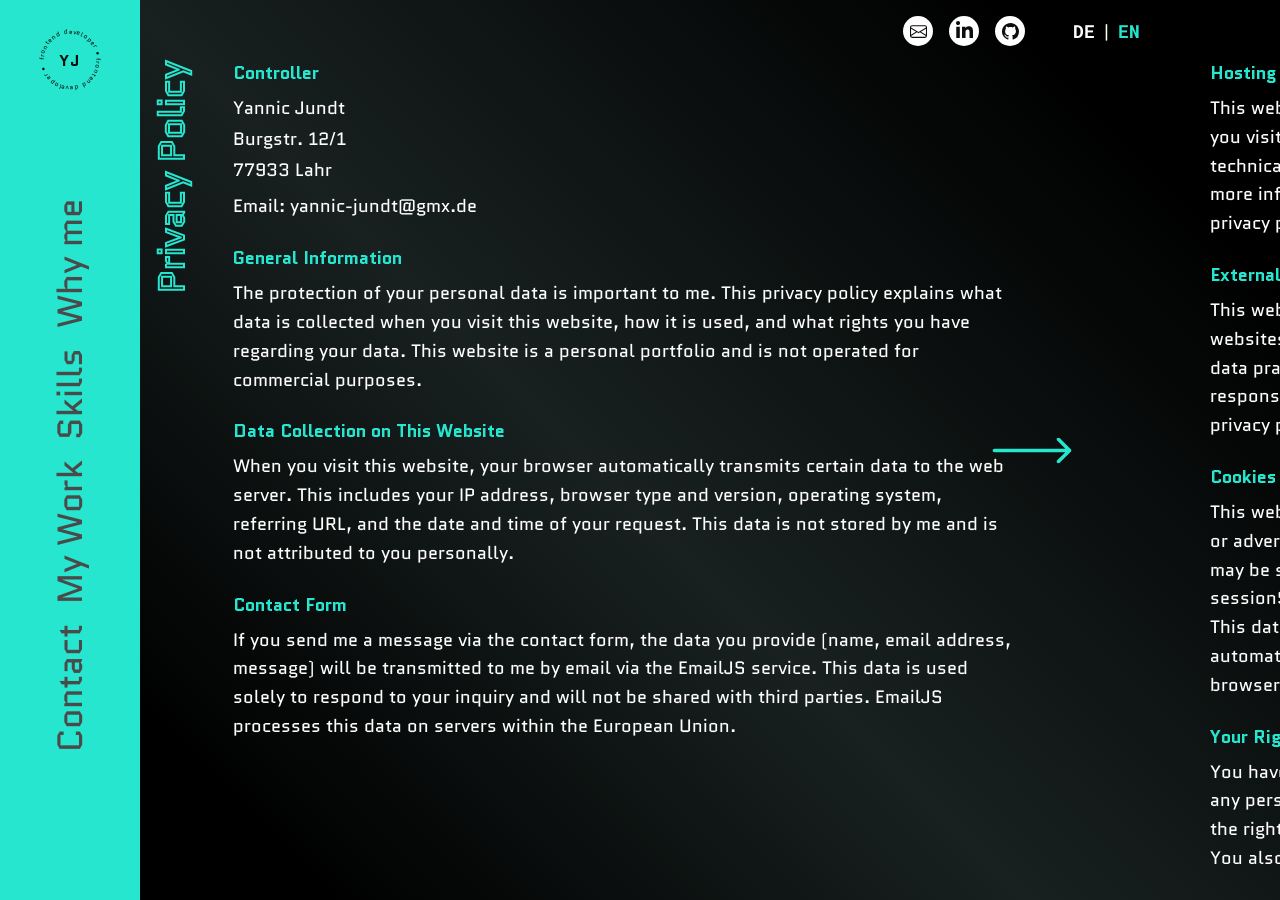
==== commit 245f87fd: "Update title tags for consistency, adjust minimum height in contact styles, and format HTML for impr" ====
--- a/datenschutz.html
+++ b/datenschutz.html
@@ -3,7 +3,7 @@
    <head>
       <meta charset="UTF-8" />
       <meta name="viewport" content="width=device-width, initial-scale=1.0" />
-      <title>Privacy Policy | Yannic Jundt</title>
+      <title>Yannic Jundt</title>
       <link rel="icon" type="image/svg+xml" href="assets/img/favicon.svg" />
       <link rel="preconnect" href="https://fonts.googleapis.com" />
       <link rel="preconnect" href="https://fonts.gstatic.com" crossorigin />
@@ -59,9 +59,13 @@
          </button>
          <nav class="mobile-menu-nav">
             <a href="index.html#why-me" data-i18n="nav.why-me">Why me</a>
-            <a href="index.html#skills" data-i18n="nav.skills-mobile">My Skill Set</a>
+            <a href="index.html#skills" data-i18n="nav.skills-mobile"
+               >My Skill Set</a
+            >
             <a href="index.html#my-work" data-i18n="nav.work">My Work</a>
-            <a href="index.html#contact" data-i18n="nav.contact-mobile">Contact me</a>
+            <a href="index.html#contact" data-i18n="nav.contact-mobile"
+               >Contact me</a
+            >
             <div class="mobile-menu-lang">
                <button class="lang" data-lang="de">DE</button>
                <span>|</span>
@@ -86,10 +90,18 @@
             <span class="logo-initials">YJ</span>
          </a>
          <ul class="nav-links">
-            <li><a href="index.html#why-me" data-i18n="nav.why-me">Why me</a></li>
-            <li><a href="index.html#skills" data-i18n="nav.skills">Skills</a></li>
-            <li><a href="index.html#my-work" data-i18n="nav.work">My Work</a></li>
-            <li><a href="index.html#contact" data-i18n="nav.contact">Contact</a></li>
+            <li>
+               <a href="index.html#why-me" data-i18n="nav.why-me">Why me</a>
+            </li>
+            <li>
+               <a href="index.html#skills" data-i18n="nav.skills">Skills</a>
+            </li>
+            <li>
+               <a href="index.html#my-work" data-i18n="nav.work">My Work</a>
+            </li>
+            <li>
+               <a href="index.html#contact" data-i18n="nav.contact">Contact</a>
+            </li>
          </ul>
       </nav>
 
@@ -105,7 +117,9 @@
       <main class="scroll-container">
          <section id="privacy-p1" class="section">
             <div class="legal-wrapper">
-               <div class="section-label" data-i18n="privacy.label">Privacy Policy</div>
+               <div class="section-label" data-i18n="privacy.label">
+                  Privacy Policy
+               </div>
                <div class="legal-columns">
                   <div class="legal-col">
                      <section class="legal-block">
@@ -115,26 +129,44 @@
                            <li>Burgstr. 12/1</li>
                            <li>77933 Lahr</li>
                         </ul>
-                        <p>
-                           Email: yannic-jundt@gmx.de
-                        </p>
-                     </section>
-                     <section class="legal-block">
-                        <h2 data-i18n="privacy.h.general">General Information</h2>
+                        <p>Email: yannic-jundt@gmx.de</p>
+                     </section>
+                     <section class="legal-block">
+                        <h2 data-i18n="privacy.h.general">
+                           General Information
+                        </h2>
                         <p data-i18n="privacy.p.general">
-                           The protection of your personal data is important to me. This privacy policy explains what data is collected when you visit this website, how it is used, and what rights you have regarding your data. This website is a personal portfolio and is not operated for commercial purposes.
-                        </p>
-                     </section>
-                     <section class="legal-block">
-                        <h2 data-i18n="privacy.h.collection">Data Collection on This Website</h2>
+                           The protection of your personal data is important to
+                           me. This privacy policy explains what data is
+                           collected when you visit this website, how it is
+                           used, and what rights you have regarding your data.
+                           This website is a personal portfolio and is not
+                           operated for commercial purposes.
+                        </p>
+                     </section>
+                     <section class="legal-block">
+                        <h2 data-i18n="privacy.h.collection">
+                           Data Collection on This Website
+                        </h2>
                         <p data-i18n="privacy.p.collection">
-                           When you visit this website, your browser automatically transmits certain data to the web server. This includes your IP address, browser type and version, operating system, referring URL, and the date and time of your request. This data is not stored by me and is not attributed to you personally.
+                           When you visit this website, your browser
+                           automatically transmits certain data to the web
+                           server. This includes your IP address, browser type
+                           and version, operating system, referring URL, and the
+                           date and time of your request. This data is not
+                           stored by me and is not attributed to you personally.
                         </p>
                      </section>
                      <section class="legal-block">
                         <h2 data-i18n="privacy.h.contact-form">Contact Form</h2>
                         <p data-i18n="privacy.p.contact-form">
-                           If you send me a message via the contact form, the data you provide (name, email address, message) will be transmitted to me by email via the EmailJS service. This data is used solely to respond to your inquiry and will not be shared with third parties. EmailJS processes this data on servers within the European Union.
+                           If you send me a message via the contact form, the
+                           data you provide (name, email address, message) will
+                           be transmitted to me by email via the EmailJS
+                           service. This data is used solely to respond to your
+                           inquiry and will not be shared with third parties.
+                           EmailJS processes this data on servers within the
+                           European Union.
                         </p>
                      </section>
                   </div>
@@ -154,32 +186,57 @@
                      <section class="legal-block">
                         <h2 data-i18n="privacy.h.hosting">Hosting</h2>
                         <p data-i18n="privacy.p.hosting">
-                           This website is hosted on GitHub Pages. When you visit this website, GitHub may collect technical data such as your IP address. For more information, please refer to GitHub's privacy policy at github.com/privacy.
+                           This website is hosted on GitHub Pages. When you
+                           visit this website, GitHub may collect technical data
+                           such as your IP address. For more information, please
+                           refer to GitHub's privacy policy at
+                           github.com/privacy.
                         </p>
                      </section>
                      <section class="legal-block">
                         <h2 data-i18n="privacy.h.links">External Links</h2>
                         <p data-i18n="privacy.p.links">
-                           This website contains links to external websites. I have no control over the content or data practices of those websites and accept no responsibility for them. Please review the privacy policies of any external sites you visit.
+                           This website contains links to external websites. I
+                           have no control over the content or data practices of
+                           those websites and accept no responsibility for them.
+                           Please review the privacy policies of any external
+                           sites you visit.
                         </p>
                      </section>
                      <section class="legal-block">
                         <h2 data-i18n="privacy.h.cookies">Cookies</h2>
                         <p data-i18n="privacy.p.cookies">
-                           This website does not use cookies for tracking or advertising purposes. A language preference may be stored in your browser's sessionStorage for the duration of your visit. This data is not transmitted to any server and is automatically deleted when you close your browser tab.
+                           This website does not use cookies for tracking or
+                           advertising purposes. A language preference may be
+                           stored in your browser's sessionStorage for the
+                           duration of your visit. This data is not transmitted
+                           to any server and is automatically deleted when you
+                           close your browser tab.
                         </p>
                      </section>
                      <section class="legal-block">
                         <h2 data-i18n="privacy.h.rights">Your Rights</h2>
                         <p data-i18n="privacy.p.rights">
-                           You have the right to access, rectify, or erase any personal data I hold about you, as well as the right to restrict or object to its processing. You also have the right to data portability. To exercise these rights, please contact me at the address stated above.
-                        </p>
-                     </section>
-                     <p class="legal-meta" data-i18n-html="privacy.meta.contact">
-                        For any questions regarding this privacy policy, please contact me at
-                        <a href="mailto:yannic-jundt@gmx.de">yannic-jundt@gmx.de</a>.
+                           You have the right to access, rectify, or erase any
+                           personal data I hold about you, as well as the right
+                           to restrict or object to its processing. You also
+                           have the right to data portability. To exercise these
+                           rights, please contact me at the address stated
+                           above.
+                        </p>
+                     </section>
+                     <p
+                        class="legal-meta"
+                        data-i18n-html="privacy.meta.contact">
+                        For any questions regarding this privacy policy, please
+                        contact me at
+                        <a href="mailto:yannic-jundt@gmx.de"
+                           >yannic-jundt@gmx.de</a
+                        >.
                      </p>
-                     <p class="legal-meta" data-i18n="privacy.meta.date">Date: 08.05.2026</p>
+                     <p class="legal-meta" data-i18n="privacy.meta.date">
+                        Date: 08.05.2026
+                     </p>
                   </div>
                </div>
                <div class="contact-info">
@@ -190,9 +247,7 @@
                            class="contact-detail-link">
                            <span>&#9993;</span> E-Mail: yannic-jundt@gmx.de
                         </a>
-                        <a
-                           href="tel:+491749203974"
-                           class="contact-detail-link">
+                        <a href="tel:+491749203974" class="contact-detail-link">
                            <span>&#128222;</span> Tel: 0174 9203974
                         </a>
                      </div>
@@ -229,9 +284,7 @@
                            >&#169; Yannic Jundt 2026</span
                         >
                         <div class="contact-footer-links">
-                           <a
-                              href="legal-notice.html"
-                              data-i18n="footer.legal"
+                           <a href="legal-notice.html" data-i18n="footer.legal"
                               >Legal notice</a
                            >
                            <a href="datenschutz.html" data-i18n="footer.privacy"
@@ -253,9 +306,7 @@
                         data-i18n="footer.privacy"
                         >privacy policy</a
                      >
-                     <span class="desktop-copy"
-                        >&#169; Yannic Jundt 2026</span
-                     >
+                     <span class="desktop-copy">&#169; Yannic Jundt 2026</span>
                   </div>
                </div>
             </div>
--- a/css/layout.css
+++ b/css/layout.css
@@ -39,8 +39,16 @@
 }
 
 @keyframes arrow-pulse {
-   0%, 70%, 100% { scale: 1; filter: none; }
-   85% { scale: 1.18; filter: drop-shadow(0 0 10px var(--color-main)); }
+   0%,
+   70%,
+   100% {
+      scale: 1;
+      filter: none;
+   }
+   85% {
+      scale: 1.18;
+      filter: drop-shadow(0 0 10px var(--color-main));
+   }
 }
 
 .arrow-btn {
@@ -85,17 +93,17 @@
 }
 
 .arrow-btn--hero {
-   top: 328px;
+   top: 410px;
 }
 .arrow-btn--why-me {
-   top: calc(100% - 148px);
+   top: calc(100% - 124px);
 }
 .arrow-btn--skills {
    top: calc(50% - 90px);
 }
 .arrow-btn--work {
-   top: calc(100% - 148px);
+   top: calc(100% - 118px);
 }
 .arrow-btn--references {
-   top: 404px;
+   top: 357px;
 }
--- a/css/contact.css
+++ b/css/contact.css
@@ -54,7 +54,7 @@
 
 .contact-form textarea {
    border-radius: 16px;
-   height: 160px;
+   height: 240px;
 }
 
 .contact-form input:focus,
@@ -83,7 +83,6 @@
    --btn-g-start: var(--color-disabled);
    --btn-g-end: var(--color-disabled);
    cursor: not-allowed;
-   pointer-events: none;
 }
 
 .contact-form input::placeholder,
@@ -139,9 +138,23 @@
 
 .form-success-msg {
    color: var(--color-main);
-   margin-top: 16px;
    font-weight: 600;
    font-size: 16px;
+}
+
+.form-error-msg {
+   color: var(--color-error);
+   font-weight: 600;
+   font-size: 16px;
+}
+
+.field-error {
+   display: block;
+   color: var(--color-error);
+   font-size: 16px;
+   padding-left: 20px;
+   margin-top: -8px;
+   min-height: 23px;
 }
 
 .contact-info {
--- a/css/legal.css
+++ b/css/legal.css
@@ -71,6 +71,7 @@
    color: var(--color-main);
 }
 
-#legal-p1 .section-label {
+#legal-p1 .section-label,
+#privacy-p1 .section-label {
    align-self: flex-start;
 }
--- a/css/responsive/tablet-small.css
+++ b/css/responsive/tablet-small.css
@@ -63,7 +63,7 @@
    }
 
    .skill-item {
-      font-size: 15px;
+      font-size: 16px;
    }
 
    .skill-item img,
--- a/css/responsive/mobile-layout.css
+++ b/css/responsive/mobile-layout.css
@@ -3,7 +3,12 @@
    Schaltet das horizontale Desktop-Scroll-Layout auf
    vertikales normales Seitenscrolling um.
    ========================================================= */
-@media (max-width: 768px) {
+@media (max-width: 768px), (max-height: 547px) {
+   html {
+      overflow-y: auto;
+      height: auto;
+   }
+
    body {
       display: block;
       overflow-y: auto;
--- a/css/responsive/mobile-nav.css
+++ b/css/responsive/mobile-nav.css
@@ -11,7 +11,7 @@
    display: none;
 }
 
-@media (max-width: 768px) {
+@media (max-width: 768px), (max-height: 547px) {
    .mobile-top-nav {
       display: flex;
       align-items: center;
--- a/css/responsive/mobile-sections.css
+++ b/css/responsive/mobile-sections.css
@@ -3,7 +3,7 @@
    Hero, Why-Me, Skills, Contact – sektionsspezifische
    Anpassungen für das mobile Layout.
    ========================================================= */
-@media (max-width: 768px) {
+@media (max-width: 768px), (max-height: 547px) {
    /* ---- Hero ---- */
    #hero {
       padding: 60px 0 0;
@@ -87,7 +87,7 @@
    }
 
    .about-description {
-      font-size: 15px;
+      font-size: 16px;
    }
 
    .about-content h3 {
@@ -197,7 +197,7 @@
    .legal-block p,
    .legal-block ul li,
    .legal-meta {
-      font-size: 15px;
+      font-size: 16px;
    }
 
    #legal-p2 .contact-info,
@@ -389,7 +389,7 @@
    }
 
    .contact-footer-links a {
-      font-size: 15px;
+      font-size: 16px;
       color: var(--color-bg);
       text-decoration: none;
    }
@@ -403,7 +403,7 @@
    }
 }
 
-@media (max-width: 768px) {
+@media (max-width: 768px), (max-height: 547px) {
    .desktop-copy {
       display: none;
    }
--- a/css/responsive/desktop-4k.css
+++ b/css/responsive/desktop-4k.css
@@ -43,19 +43,19 @@
    }
 
    .arrow-btn--hero {
-      top: 392px;
+      top: 510px;
    }
    .arrow-btn--why-me {
-      top: calc(100% - 140px);
+      top: calc(100% - 172px);
    }
    .arrow-btn--skills {
-      top: calc(50% - 128px);
+      top: calc(50% - 168px);
    }
    .arrow-btn--work {
-      top: calc(100% - 140px);
+      top: calc(100% - 159px);
    }
    .arrow-btn--references {
-      top: 540px;
+      top: 470px;
    }
 
    /* Buttons */
@@ -211,7 +211,7 @@
    }
 
    .project-card--ongoing p {
-      font-size: 21px;
+      font-size: 32px;
    }
 
    /* References */
--- a/css/responsive/height-compact.css
+++ b/css/responsive/height-compact.css
@@ -39,13 +39,21 @@
       top: calc(100% - 36px);
    }
    .arrow-btn--skills {
-      top: calc(50% - 153px);
+      top: calc(50% - 105px);
    }
    .arrow-btn--work {
       top: calc(100% - 36px);
    }
    .arrow-btn--references {
-      top: 261px;
+      top: 184px;
+   }
+
+   .about-content h3 {
+      font-size: 3vw;
+   }
+
+   #why-me {
+      padding-top: 112px;
    }
 
    /* Hero */
@@ -55,6 +63,7 @@
 
    .hero-image {
       width: 600px;
+      margin: 0 auto;
    }
 
    /* Skills */
@@ -72,7 +81,53 @@
    .skill-item {
       font-size: 13px;
    }
-
+   /* Projekt */
+   .project-card {
+      height: 473px;
+      padding: 16px;
+   }
+
+   .project-number {
+      font-size: 72px;
+   }
+
+   .project-card h3 {
+      font-size: 40px;
+   }
+
+   .project-about p,
+   .project-details p,
+   .project-card-footer p {
+      font-size: 15px;
+   }
+
+   .detail-label {
+      font-size: 18px;
+   }
+
+   .project-card-media {
+      width: 240px;
+   }
+
+   .project-card-media img {
+      height: 88%;
+   }
+
+   .project-card--ongoing {
+      height: 245px;
+   }
+
+   .project-card--ongoing .project-number {
+      font-size: 38px;
+   }
+
+   .project-card--ongoing h3 {
+      font-size: 24px;
+   }
+
+   .project-card--ongoing p {
+      font-size: 14px;
+   }
 
    /* Contact */
    .contact-info {
@@ -81,70 +136,74 @@
 
    .contact-tagline,
    .contact-description {
-      font-size: 15px;
+      font-size: 16px;
    }
 
    .contact-form textarea {
-      height: 100px;
+      height: 80px;
+   }
+
+   .contact-wrapper {
+      padding-top: 24px;
    }
 
    /* Legal / Privacy */
    .legal-wrapper {
-      padding-top: 36px;
+      padding-top: 24px;
+   }
+}
+
+/* ---- Project card layout fix for landscape (wide + short) ---- */
+@media (min-width: 769px) and (max-height: 547px) {
+   .project-card {
+      height: 235px;
+   }
+
+   .project-card.is-expanded {
+      height: auto;
+   }
+
+   .project-card-upper {
+      flex-direction: row;
+   }
+}
+
+/* ---- Nav link font size reduction at wide screens with short height ---- */
+@media (min-width: 2300px) and (max-height: 1360px) {
+   .nav-links a {
+      font-size: 35px;
+   }
+}
+
+/* ---- Nav link font size reduction below 720px height ---- */
+@media (min-width: 769px) and (max-height: 720px) {
+   .nav-links a {
+      font-size: 24px;
+   }
+}
+
+/* ---- References column layout on short desktops ---- */
+@media (min-width: 765px) and (max-height: 1450px) {
+   .reference-card {
+      flex-direction: column;
+      gap: 8px;
+   }
+
+   .reference-divider {
+      width: 100%;
+      height: 1px;
+      align-self: auto;
    }
 }
 
 /* ---- Mobile landscape (≤768px wide, ≤865px tall) ---- */
 @media (max-width: 768px) and (max-height: 865px) {
-   /* Hero image: prevent it from eating the full screen in landscape */
-   .hero-image img {
-      max-height: 260px;
-      object-position: top center;
-   }
-
-   .hero-text {
-      padding: 12px 20px 20px;
-   }
-
-   .hero-name {
-      font-size: 32px;
-   }
-
-   .hero-title {
-      font-size: 20px;
-   }
-
-   .hero-location {
-      font-size: 15px;
-   }
-
    /* Mobile menu: shorter so it doesn't overflow on landscape */
    .mobile-menu-overlay {
       height: 260px;
       overflow-y: auto;
    }
 
-   /* Skills tighter */
-   .skills-grid {
-      grid-template-columns: repeat(4, 1fr);
-      gap: 12px;
-   }
-
-   .skill-icon,
-   .skill-item img {
-      width: 40px;
-      height: 40px;
-   }
-
-   .skill-item {
-      font-size: 13px;
-   }
-
-   /* Contact form textarea shorter */
-   .contact-form textarea {
-      height: 80px;
-   }
-
    /* Legal / Privacy: less top offset needed (nav is 60px) */
    #legal-p1,
    #privacy-p1 {
